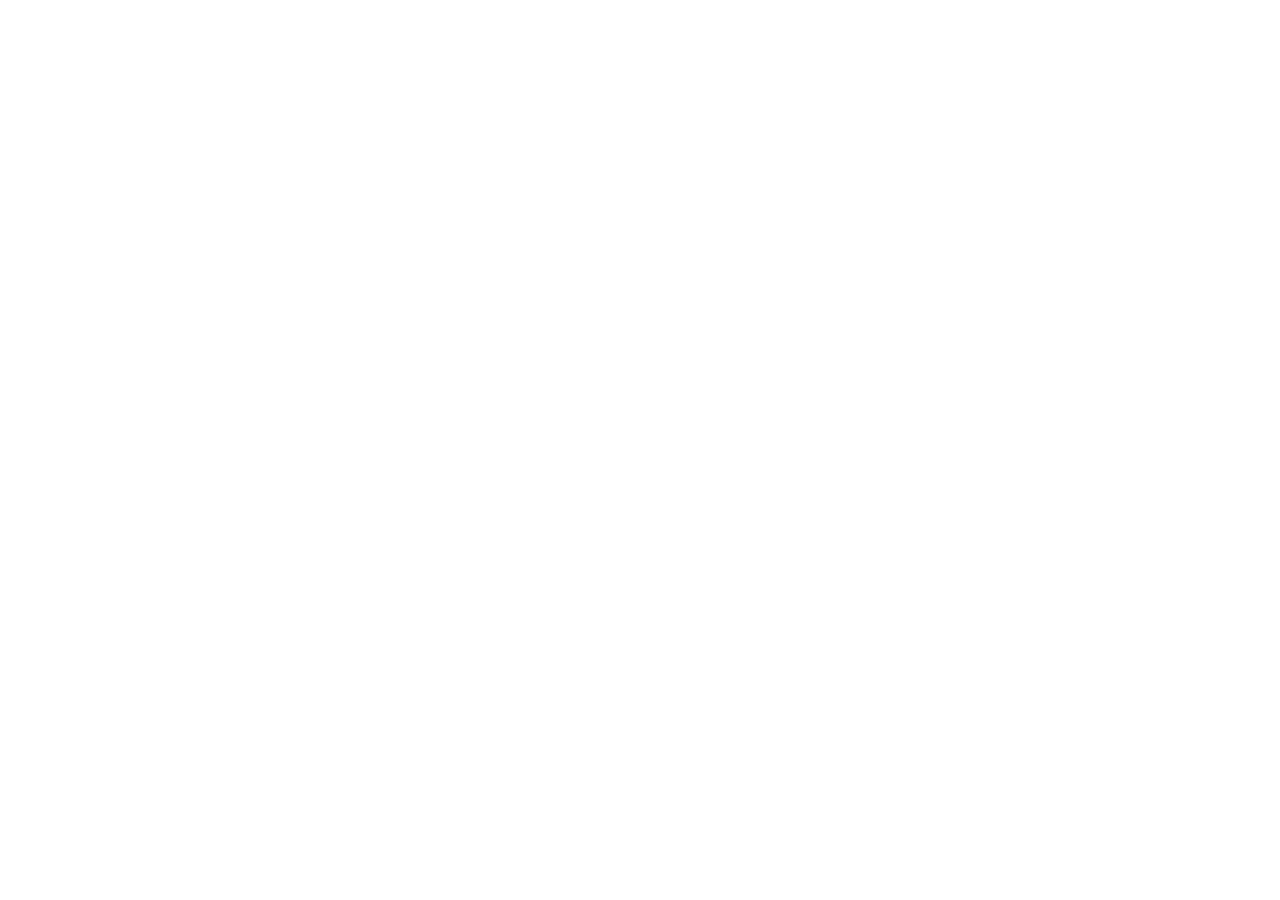
==== index.html @ 5e0ee351 "init" ====
<!doctype html>
<html lang="en">
  <head>
    <meta charset="UTF-8">
    <meta name="viewport" content="width=device-width, initial-scale=1, viewport-fit=cover">
    <meta name="author" content="Ivan Dimitrov">
    <meta name="description" content="Hunter Island: a lightweight race of resources, Black Holes and Chance Stars.">
    <meta name="theme-color" content="#440154">
    <title>Hunter Island · Treasure Hunters</title>
    <link rel="icon" href="./icon-32.png" type="image/png" sizes="32x32">
    <link rel="icon" href="./icon.svg" type="image/svg+xml" sizes="any">
    <link rel="apple-touch-icon" href="./apple-touch-icon.png" sizes="180x180">
    <script type="module" crossorigin src="./assets/index-yfI2xEQu.js"></script>
    <link rel="stylesheet" crossorigin href="./assets/index-C3lcHaOU.css">
  </head>
  <body>
    <div id="app"></div>
    <div id="announcer" class="sr-only" role="status" aria-live="polite" aria-atomic="true"></div>
    <noscript><p>Enable JavaScript to play. <a href="./docs/game-guide.html">Read the game guide.</a></p></noscript>
  </body>
</html>
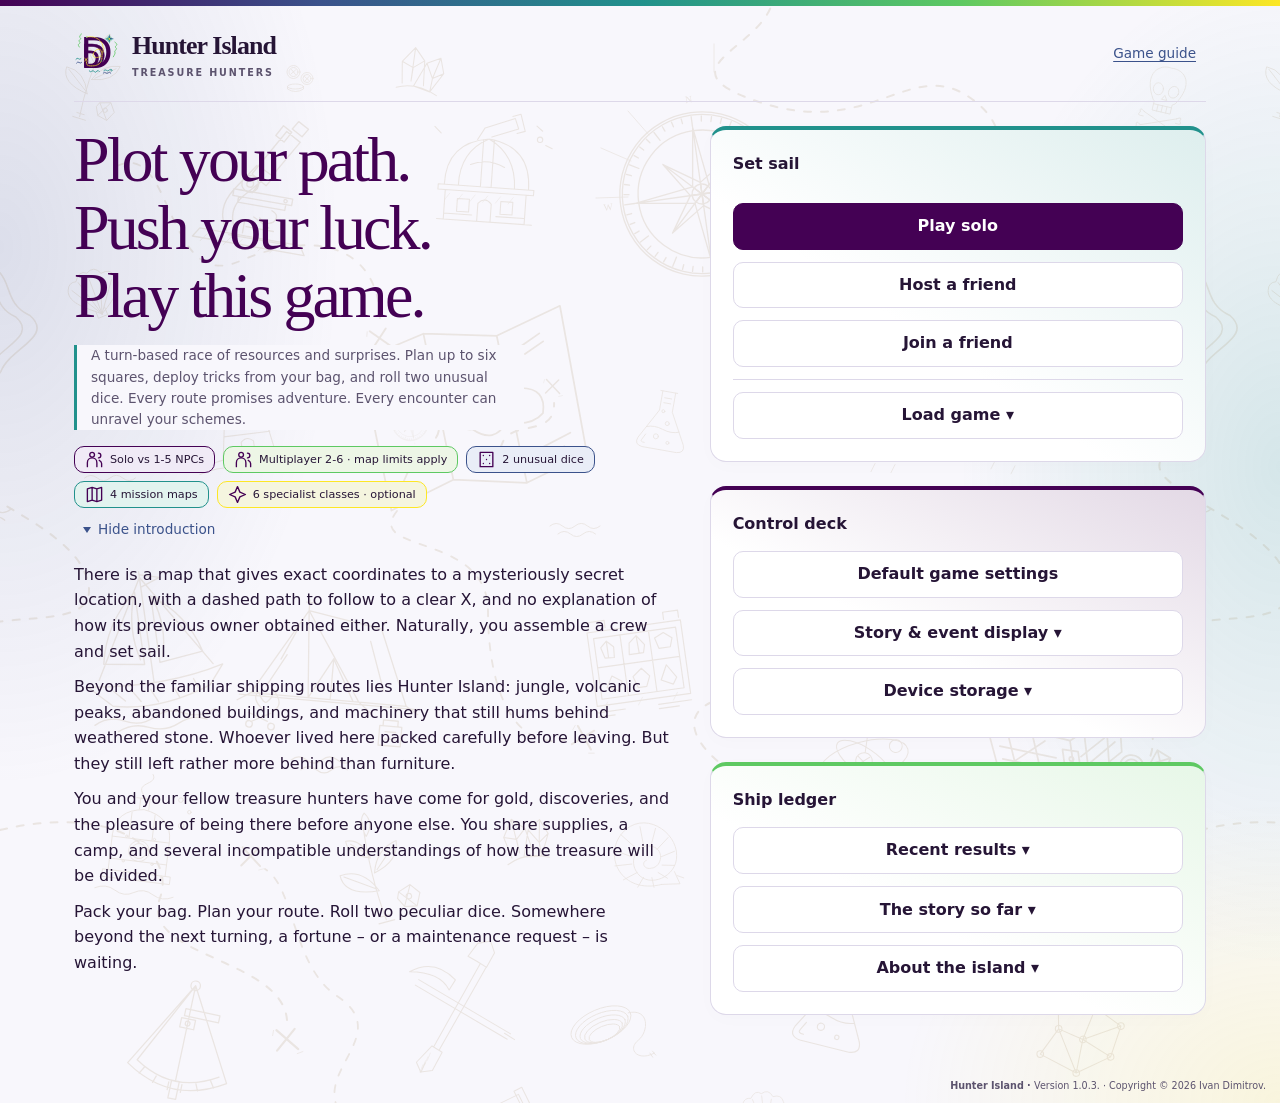
==== commit fadfc500: "add version 1.0.3 codename: heron" ====
--- a/index.html
+++ b/index.html
@@ -6,12 +6,14 @@
     <meta name="author" content="Ivan Dimitrov">
     <meta name="description" content="Hunter Island: a lightweight race of resources, Black Holes and Chance Stars.">
     <meta name="theme-color" content="#440154">
+    <meta name="apple-mobile-web-app-title" content="Hunter Island">
     <title>Hunter Island · Treasure Hunters</title>
+    <link rel="manifest" href="./manifest.json">
     <link rel="icon" href="./icon-32.png" type="image/png" sizes="32x32">
     <link rel="icon" href="./icon.svg" type="image/svg+xml" sizes="any">
     <link rel="apple-touch-icon" href="./apple-touch-icon.png" sizes="180x180">
-    <script type="module" crossorigin src="./assets/index-yfI2xEQu.js"></script>
-    <link rel="stylesheet" crossorigin href="./assets/index-C3lcHaOU.css">
+    <script type="module" crossorigin src="./assets/index-rAgxYnQQ.js"></script>
+    <link rel="stylesheet" crossorigin href="./assets/index-BwZLY6Kq.css">
   </head>
   <body>
     <div id="app"></div>
--- a/assets/index-BwZLY6Kq.css
+++ b/assets/index-BwZLY6Kq.css
@@ -0,0 +1 @@
+:root{--viridis-purple:#440154;--viridis-blue:#3b528b;--viridis-teal:#21918c;--viridis-green:#5ec962;--viridis-yellow:#fde725;--surface-border-width:4px;--feature-radius:10px;--theme-paper:#f8f7fc;--theme-ink:#261536;--theme-muted:#5c536e;--theme-line:#ddd8e9;--viridis-spectrum:linear-gradient(90deg, var(--viridis-purple), var(--viridis-blue), var(--viridis-teal), var(--viridis-green), var(--viridis-yellow))}body{isolation:isolate;min-height:100dvh;position:relative}body:before{content:"";z-index:-1;pointer-events:none;background:url(../explorers-chart.svg) top/1200px 1200px;position:absolute;inset:0}@media (max-width:600px){body:before{background-position:right -22px top 36px;background-size:840px 840px}}@media print{body:before{display:none}}:root{color:var(--theme-ink);background:var(--theme-paper);font-synthesis:none;text-size-adjust:100%;font-family:system-ui,-apple-system,BlinkMacSystemFont,Segoe UI,sans-serif;line-height:1.55}*{box-sizing:border-box}html{overflow-x:clip}body{border-top:6px solid;border-image:var(--viridis-spectrum) 1;flex-direction:column;min-width:320px;min-height:100dvh;margin:0;display:flex}body:has(.home){background:radial-gradient(340px 540px at 0 22%,#3b528b26,#0000 100%),radial-gradient(320px 500px at 100% 42%,#21918c29,#0000 100%),radial-gradient(380px 300px at 100% 100%,#fde72524,#0000 100%)}#app{width:100%;max-width:1180px;padding:0 max(24px, env(safe-area-inset-right)) max(28px, env(safe-area-inset-bottom)) max(24px, env(safe-area-inset-left));flex:1 0 auto;margin:auto}.app-footer{padding:8px max(14px, env(safe-area-inset-right)) max(10px, env(safe-area-inset-bottom)) max(14px, env(safe-area-inset-left));color:var(--theme-muted);text-align:right;overflow-wrap:anywhere;font-size:.6rem;line-height:1.4}.masthead{border-bottom:1px solid var(--theme-line);flex-wrap:wrap;justify-content:space-between;align-items:center;gap:16px;min-height:96px;padding:8px 0;display:flex}.brand{align-items:center;gap:12px;font-size:1.2rem;font-weight:700;display:flex}.brand-mark{object-fit:contain;width:46px;height:50px}.brand>div{letter-spacing:-.035em;font-family:Georgia,Times New Roman,serif;font-size:1.35em;font-weight:800}.brand .subtitle{font-family:system-ui,sans-serif}.subtitle{color:var(--theme-muted);letter-spacing:.2em;font-size:.6rem;font-weight:600;display:block}.nav{flex-wrap:wrap;align-items:center;gap:8px;display:flex}a{color:var(--viridis-blue);text-underline-offset:3px}button,input,textarea,select{font:inherit}button,summary,a{touch-action:manipulation}button{cursor:pointer}.button,.resource{border:1px solid var(--theme-line);color:var(--theme-ink);background:#fff;border-radius:10px;min-height:44px;padding:10px 16px;font-weight:600}.button:hover,.resource:hover{border-color:var(--viridis-teal);background:#f0f9f7}.button.primary{background:var(--viridis-purple);color:#fff;border-color:var(--viridis-purple)}.button.primary:hover{background:var(--viridis-blue)}.button.subtle{background:#f6f2fa;font-size:.82rem}.quiet{min-height:44px;color:var(--viridis-blue);background:0 0;border:0;border-radius:6px;justify-content:center;align-items:center;padding:6px 10px;font-size:.85rem;display:inline-flex}.quiet[hidden]{display:none}:focus-visible{outline:3px solid var(--viridis-blue);outline-offset:3px}button:disabled{opacity:.6;cursor:wait}h1{letter-spacing:-.045em;white-space:pre-line;margin:20px 0;font-family:Georgia,serif;font-size:clamp(2.8rem,6vw,4.8rem);font-weight:500;line-height:1.08}h2{margin:0 0 14px;font-size:1rem}p{margin:10px 0}.eyebrow{text-transform:uppercase;letter-spacing:.16em;color:var(--viridis-blue);font-size:.7rem;font-weight:700}.lead{max-width:450px;color:var(--theme-muted);font-size:1.1rem}.small{color:var(--theme-muted);font-size:.8rem}.panel{border:1px solid var(--theme-line);background:#fff;border-radius:16px;min-width:0;padding:22px;box-shadow:0 4px 20px #26153604}.home{grid-template-columns:1.2fr 1fr;align-items:start;display:grid}.hero{padding-top:0}.feature-strip{color:var(--viridis-blue);flex-wrap:wrap;margin-top:32px;display:flex}.setup{gap:12px;display:grid}.field{flex-direction:column;gap:6px;min-width:0;margin:10px 0;display:flex}.field-label{font-size:.8rem;font-weight:600}input,textarea,select{border:1px solid var(--theme-line);width:100%;min-height:44px;color:var(--theme-ink);background:#fcfbfe;border-radius:8px;padding:10px 12px}.map-settings{border:1px solid var(--theme-line);border-radius:10px;min-width:0;margin:0;padding:10px 14px}.map-settings legend{font-size:.85rem;font-weight:600}input[type=checkbox]{width:22px;height:22px;min-height:22px;accent-color:var(--viridis-purple)}textarea{resize:vertical;overflow-wrap:anywhere;font-size:.8rem}details{border-top:1px solid var(--theme-line);padding-top:8px}summary{cursor:pointer;min-height:44px;padding:10px 0;font-size:.85rem;font-weight:600}.results{margin:24px 0}.notice{overflow-wrap:anywhere;background:#fffbe1;border:1px solid #e7d965;border-radius:10px;margin:16px 0;padding:12px 18px}.notice .quiet{margin-left:12px}.notice-floating{z-index:1000;top:max(12px, env(safe-area-inset-top));left:max(12px, env(safe-area-inset-left));right:max(12px, env(safe-area-inset-right));max-width:48rem;max-height:calc(100vh - max(12px, env(safe-area-inset-top)) - max(12px, env(safe-area-inset-bottom)) - 12px);max-height:calc(100dvh - max(12px, env(safe-area-inset-top)) - max(12px, env(safe-area-inset-bottom)) - 12px);overscroll-behavior:contain;margin:0 auto;position:fixed;overflow-y:auto;box-shadow:0 8px 28px #26153626}.notice-floating>.button{margin-top:10px}.notice-floating .notice-dismiss{margin:6px 0 0;display:block}.game-layout{grid-template:"board status""board side"1fr/minmax(440px,2fr) minmax(300px,1fr);align-items:start;gap:20px;margin:24px 0;display:grid}.game-layout>.status{grid-area:status}.game-layout>.board-panel{grid-area:board}.game-layout>.side{grid-area:side}.status{--surface-accent:var(--viridis-teal);flex-wrap:wrap;align-items:flex-start;gap:6px;padding-bottom:10px;font-size:.85rem;display:flex}.status>div,.status>strong{flex-basis:100%}.status-controls{flex-wrap:wrap;align-items:center;gap:0 2px;max-width:100%;display:flex}.status-controls .quiet{white-space:nowrap;min-height:32px;padding:3px 4px}.status-session-controls{border-top:1px solid var(--theme-line);margin-top:2px;padding-top:2px}.turn-cue{color:#254c28;background:#e4f3c8;border-radius:6px;margin-left:8px;padding:2px 6px;font-size:.8rem;font-weight:650;display:inline-block}.status-summary:has(.turn-cue){background:#f0f7df;border-radius:6px}.section-title{justify-content:space-between;align-items:center;display:flex}.section-title h2{margin:0}.board-panel{padding:14px}.board-scroll{overscroll-behavior:contain;scrollbar-color:#93bab1 #f2f6f2;background:#f2f6f2;border:1px solid #dbe5df;border-radius:10px;height:78dvh;margin-top:10px;overflow:auto}.board{grid-template-columns:repeat(var(--columns), 44px);grid-template-rows:repeat(var(--rows), 44px);background:radial-gradient(circle,#21918c10 1px,#0000 1px) 0 0/16px 16px;gap:4px;width:max-content;min-height:100%;margin:auto;padding:14px;display:grid}.board.volcano{background:#edf2ef;width:1500px;height:1500px;min-height:1500px;padding:0;display:block;position:relative}.volcano .square{z-index:1;width:44px;height:44px;position:absolute}.volcano-roads{pointer-events:none;width:1500px;height:1500px;position:absolute;inset:0}.volcano-roads .lava-sector{fill:#e8733b;opacity:.18}.volcano-roads .containment-ring{fill:none;stroke:#3b528b;stroke-width:2px;stroke-dasharray:4 12;opacity:.3}.volcano .source{box-shadow:0 0 0 3px #c76530}.volcano .stabilizer{box-shadow:0 0 0 3px #21918c}.volcano .refuge{border-style:double;border-width:4px}.volcano .valve:not(.deployed):not(.hole):not(.star):not([data-ninja])>.square-icon{font-size:12px;font-weight:800}.volcano-roads line{stroke:var(--viridis-teal);stroke-width:5px}.volcano-roads .closed-road{stroke:var(--viridis-purple);stroke-dasharray:5 7;stroke-width:4px}.volcano-roads text{text-anchor:middle;dominant-baseline:middle;fill:var(--viridis-purple);stroke:#f2f6f2;stroke-width:5px;paint-order:stroke;font-size:17px;font-weight:800}.lava-status{border-left:3px solid var(--viridis-purple);background:#fffbd1;padding:8px 12px;font-size:.8rem}.square{color:#415345;background:#fff;border:1px solid #c4d4c7;border-radius:7px;min-width:44px;min-height:44px;padding:0;font-size:1.05rem;position:relative;box-shadow:0 2px #c4d4c7}.square.road-right:after{content:"";background:#b9cbbb;width:6px;height:9px;position:absolute;top:16px;right:-6px}.square.road-down:before{content:"";background:#b9cbbb;width:9px;height:6px;position:absolute;bottom:-6px;left:16px}.square.safe{background:var(--viridis-purple);border-color:var(--viridis-purple);color:#fff;font-weight:700}.square.hole{color:#20152e;background:#eeeaf2;font-size:1.6rem}.square.star{color:#625800;background:#fffbd1;font-size:1.4rem}.square.deployed{color:var(--viridis-blue);background:#e8edf9}.square.deployed>.square-icon,.square[data-ninja]>.square-icon{font-size:1.4rem}.inactive-marker{color:#3b528b;pointer-events:none;background:#fff;border:1px solid;border-radius:3px;padding:0 2px;font-size:9px;line-height:12px;position:absolute;top:1px;left:1px}.square.planned{border:2px dashed var(--viridis-blue)}.square.traveled{background:#d8f2df}.square.route-wall{outline:2px dotted var(--viridis-purple);outline-offset:2px}.square.wall-focus{outline:3px solid var(--viridis-purple);outline-offset:2px}.square.route-reachable{border:3px solid var(--viridis-teal);box-shadow:inset 0 0 0 2px #fff}.square.route-endpoint{border-style:double;border-width:4px}.route-end-marker{color:#174b42;z-index:2;pointer-events:none;background:#fff;padding:0 2px;font-size:12px;line-height:14px;position:absolute;top:0;right:0}.wall-summary,.wall-decision{border-left:3px solid var(--viridis-purple);margin-block:8px;padding-left:10px}.wall-summary p,.wall-decision p{margin-block:5px}.wall-heading{font-weight:700}.wall-buttons{flex-wrap:wrap;gap:6px;display:flex}.square.eligible{border:3px solid var(--viridis-teal);box-shadow:0 0 0 2px var(--viridis-yellow)}.square:hover{filter:brightness(.95)}.square.circuit-visited{background-image:linear-gradient(#5ec96220,#5ec96220)}.visited-marker{color:#18552d;font-size:11px;font-weight:800;position:absolute;top:0;right:2px}.square.own-home{outline:2px solid var(--viridis-teal);outline-offset:2px}.tokens{--token-size:22px;--token-row-step:22px;grid-template-columns:repeat(2,22px);grid-auto-rows:var(--token-row-step);padding-top:calc(var(--token-size) - var(--token-row-step));z-index:1;pointer-events:none;place-items:end center;width:44px;display:grid;position:absolute;bottom:0;left:50%;transform:translate(-50%)}.tokens:where(:has(.token:nth-child(5))){--token-size:14px;--token-row-step:14px;grid-template-columns:repeat(3,14px);width:42px}.tokens:where(:has(.token:nth-child(10))){--token-row-step:10px}.token{background:var(--token);color:#fff;text-shadow:0 1px 2px #000;border:1px solid #fff;border-radius:50%;place-items:center;width:22px;height:22px;font-size:16px;line-height:1;display:inline-grid;box-shadow:0 1px 3px #0004}.legend{margin:12px 4px 0;font-size:.72rem}.side{gap:16px;min-width:0;display:grid}.observer-layout .players{--surface-accent:var(--viridis-teal)}.observer-layout>.status>.eyebrow,.observer-layout>.status>.notice{flex-basis:100%}@media (min-width:1500px){#app:has(.observer-layout){max-width:1920px}.observer-layout{grid-template-columns:minmax(640px,5fr) minmax(360px,2fr)}.observer-layout .player{font-size:1.05rem}}.player{border-radius:8px;grid-template-columns:26px 1fr;align-content:start;align-items:start;gap:2px 8px;padding:10px;font-size:.85rem;display:grid}.player+.player{margin-top:6px}.player.active{background:#f1edf7}.player .small{grid-column:2}.player strong{overflow-wrap:anywhere}.sr-only{clip-path:inset(50%);white-space:nowrap;border:0;width:1px;height:1px;margin:-1px;padding:0;position:absolute;overflow:hidden}.player-icon{grid-row:1/4;align-self:start;font-size:1.3rem}.token-art{vertical-align:middle;flex:none;width:24px;height:24px;display:inline-flex}.token-art svg{filter:drop-shadow(0 0 1.15px #fff)drop-shadow(0 0 1.15px #fff);width:100%;height:100%;overflow:visible}.token-art path{fill:var(--token);stroke:#152b36;stroke-width:1.4px}.token-number{text-anchor:middle;dominant-baseline:central;pointer-events:none;font:650 11px system-ui,sans-serif}.token.token-art{box-shadow:none;text-shadow:none;background:0 0;border:0;border-radius:0;width:22px;height:22px}.tokens:where(:has(.token:nth-child(5))) .token{width:14px;height:14px}.token-picker{border:1px solid var(--line,#b7ccc3);border-radius:10px;grid-template-columns:36px minmax(0,1fr) minmax(0,1fr);align-items:end;gap:10px;min-width:0;margin:12px 0;padding:10px;display:grid}.token-picker legend{font-weight:650}.token-picker .field{min-width:0}.token-picker select{width:100%;min-width:0}.token-preview{align-self:center;width:32px;height:32px}.solo-roster{margin:14px 0}@media (max-width:420px){.token-picker{grid-template-columns:32px minmax(0,1fr)}.token-picker .field:last-of-type{grid-column:2}}.actions .button{margin:6px 6px 0 0}.actions p:not(.small){font-size:.88rem}.dice{border-left:3px solid var(--viridis-green);font-variant-numeric:tabular-nums;background:#f0f7ef;padding:10px 12px}.dice-tray{perspective:650px;height:54px;position:relative;overflow:hidden}.actions.pre-roll .dice-tray{display:none}.actions h2:has(+.dice-result){margin-bottom:0}.dice-result .dice{margin-top:0}.die-flight{width:26px;height:26px;position:absolute;top:12px;left:12px}.die-flight-1{top:15px;left:58px}.die-cube{width:26px;height:26px;transform-style:preserve-3d;position:relative;transform:rotateX(-58deg)rotateY(0)rotate(-12deg)}.die-face{backface-visibility:hidden;background:#fffdf4;border:1.5px solid #252329;border-radius:3px;grid-template:repeat(3,1fr)/repeat(3,1fr);gap:2px;padding:4px;display:grid;position:absolute;inset:0}.die-top{transform:rotateX(90deg)translateZ(13px)}.die-bottom{background:#c9c6bc;transform:rotateX(-90deg)translateZ(13px)}.die-front{background:#e5e2d8;transform:translateZ(13px)}.die-back{background:#e5e2d8;transform:rotateY(180deg)translateZ(13px)}.die-right{background:#d3d0c7;transform:rotateY(90deg)translateZ(13px)}.die-left{background:#d3d0c7;transform:rotateY(-90deg)translateZ(13px)}.die-pip{background:#252329;border-radius:50%}.die-zero{text-align:center;color:#252329;grid-area:1/1/4/4;font:700 16px/16px system-ui}.die-face{box-shadow:inset 0 0 3px #25232918}.die-shadow{filter:blur(2px);background:radial-gradient(#25232950 0%,#25232924 48%,#25232900 75%);border-radius:50%;position:absolute;inset:17px -5px -7px}.cards{flex-wrap:wrap;gap:8px;display:flex}.resource{padding:10px 12px;font-size:.82rem}.resource.selected{border-color:var(--viridis-purple);box-shadow:0 0 0 1px var(--viridis-purple);background:#f8f1fd}.card-help{background:#f8f6fb;border-radius:6px;padding:10px}.log{padding-top:10px}.log ol{max-height:440px;color:var(--theme-muted);margin:0;padding:0 6px 0 0;font-size:.76rem;list-style:none;overflow:auto}.log li{grid-template-columns:7ch minmax(0,1fr);gap:10px;padding:5px 0;display:grid}.journal-number{font-variant-numeric:tabular-nums;overflow-wrap:anywhere;padding-left:4px}.journal-content{overflow-wrap:anywhere;min-width:0}.log .destination,.log .victory{color:var(--viridis-purple);font-weight:700}.connection{overflow-wrap:anywhere;max-width:720px;margin:32px auto}.connection h1{font-size:2.8rem}.connection>.button{margin:8px 8px 8px 0}.connection-status{background:#eff8f3;border-radius:8px;padding:12px;font-size:.85rem}.qr-output,.qr-scanner{border-top:1px solid var(--theme-line);overflow-wrap:anywhere;margin-top:20px;padding-top:20px}.qr-output:empty{display:none}.connection-qr{width:min(100%,400px);height:auto;image-rendering:pixelated;background:#fff;margin:12px auto;display:block}.qr-output button,.qr-scanner button{margin:6px 8px 6px 0}.qr-camera{object-fit:contain;background:#17121d;border-radius:10px;width:100%;max-height:50dvh;margin-top:12px;display:block}.qr-camera[hidden]{display:none}@media (max-width:800px){#app{padding:0 max(14px, env(safe-area-inset-right)) max(24px, env(safe-area-inset-bottom)) max(14px, env(safe-area-inset-left))}.masthead{gap:8px;min-height:78px}.brand{gap:8px;font-size:1rem}.brand-mark{width:36px;height:40px}.nav{gap:0}.nav .quiet{padding:6px;font-size:.75rem}.home{grid-template-columns:1fr}h1{font-size:3rem}.feature-strip{margin-top:20px}.panel{padding:16px}.game-layout{grid-template:"status""board""side"/1fr;gap:14px;margin-top:16px}.status{padding:12px}.board-panel{padding:10px}.board-scroll{height:65dvh;min-height:0}.players{grid-template-columns:1fr;padding:8px;display:grid}.player+.player{margin-top:0}.player{grid-template-columns:18px 1fr;padding:8px;font-size:.78rem}.player .small{font-size:.7rem}}@media (prefers-reduced-motion:reduce){*,:before,:after{scroll-behavior:auto!important;transition:none!important;animation:none!important}}.home-sidebar{gap:24px;min-width:0;display:grid}.hero>.device-game{margin-top:16px}.home-menu>h2{margin-bottom:2px}:is(.home-menu>details,.setup>.load-game){border:0;min-width:0;margin:0;padding:0}.setup>.load-game{border-top:1px solid var(--theme-line);padding-top:12px}:is(.home-menu>details,.setup>.load-game)>summary{font-size:inherit;text-align:center;list-style:none}:is(.home-menu>details,.setup>.load-game)>summary::-webkit-details-marker{display:none}:is(.home-menu>details,.setup>.load-game)>summary:after{content:" ▾"}:is(.home-menu>details[open],.setup>.load-game[open])>summary:after{content:" ▴"}.home-menu.control-deck{--surface-accent:var(--viridis-purple)}.home-menu.ship-ledger{--surface-accent:var(--viridis-green)}.ship-ledger>.recent-results[open]{border-bottom:1px solid var(--theme-line);padding-bottom:0}.default-game-settings{overflow-wrap:anywhere;min-width:0}.default-game-settings>details{border-top:1px solid var(--theme-line);margin:0;padding:8px 0}.default-game-settings details details{margin-left:8px}.result-game,.result-player,.lifetime-statistics{overflow-wrap:anywhere;min-width:0}.recent-games-list{border:1px solid var(--theme-line);border-radius:8px;padding:0 10px;overflow-y:auto}.recent-games-list>.result-game:first-child,.result-game>.result-player,.lifetime-statistics>details{border-top:0}.statistics-grid{grid-template-columns:minmax(0,1fr) minmax(0,1fr);gap:6px 12px;font-size:.8rem;display:grid}.statistics-grid dt,.statistics-grid dd{overflow-wrap:anywhere;min-width:0;margin:0}.statistics-grid dd{text-align:right;font-variant-numeric:tabular-nums}.device-game{overflow-wrap:anywhere;margin:0}.device-status{font-weight:700}.about-content{max-width:80ch;line-height:1.65}.about-content h3{color:var(--theme-ink);margin:24px 0 8px;font-size:1rem}.about-content h4{color:var(--theme-ink);margin:16px 0 6px;font-size:.85rem}.about-content p{margin:8px 0 12px}.about-content .about-copyright{margin-top:20px;font-size:.75rem}.device-entry{border-bottom:1px solid var(--theme-line);padding:14px 0}.device-entry h3{margin:0 0 8px;font-size:.9rem}.device-entry:last-of-type{border-bottom:0}.device-actions{flex-wrap:wrap;align-items:center;gap:8px;margin-top:12px;display:flex}.device-actions>.button,.device-actions>.quiet{margin:0}.coin-marker{z-index:2;color:#292500;pointer-events:none;background:#fde725;border:1px solid #665d00;border-radius:50%;width:16px;height:16px;font-size:12px;font-weight:800;line-height:14px;position:absolute;top:0;right:0}.discard-confirmation{width:min(28rem,100vw - 2rem);max-height:calc(100dvh - 2rem);overflow:auto}.discard-confirmation::backdrop{background:#20152e99}.discard-confirmation .button{margin:.25rem .5rem .25rem 0}.home{gap:40px;margin:24px 0 28px}.hero h1{color:var(--viridis-purple);margin:0 0 16px;font-size:clamp(2.5rem,5vw,4.3rem);line-height:1.06}.hero .lead{background:var(--theme-paper);border-left:3px solid var(--viridis-teal);margin:8px 0;padding-left:14px;font-size:.85rem}.hero .feature-strip{margin-top:16px}.feature-strip{gap:8px;font-size:.7rem}.feature{border-radius:var(--feature-radius);color:var(--theme-ink);background:#f0eaf6;border:1px solid #d6cbe3;align-items:center;gap:6px;padding:3px 10px;display:inline-flex}.feature-dice{--surface-accent:var(--viridis-blue);background:#e9edf7}.feature-maps{--surface-accent:var(--viridis-teal);background:#e2f3ef}.feature.future{border-style:solid dashed dashed}.feature-players{--surface-accent:var(--viridis-purple)}.feature-expansion{--surface-accent:var(--viridis-green);background:#edf6e6}.feature-classes{--surface-accent:var(--viridis-yellow);background:#f5f5df}.feature-icon{color:var(--viridis-purple);font-size:1rem}.setup{--surface-accent:var(--viridis-teal)}.map-postcard{background:#f0eaf6;border:1px solid #d6cbe3;border-radius:10px;padding:14px}.postcard-art{letter-spacing:.12em;color:var(--viridis-purple);font:700 1.3rem/1.5 Georgia,serif}.postcard-volcano-clock{background:#fff1e4;border-color:#e4c4a6}.postcard-angry-men{background:#e6f3e4;border-color:#b8d8b5}.map-postcard p{margin-bottom:0}:is(.match-settings,.default-match-settings){margin:24px 0;scroll-margin-top:16px}:is(.match-settings,.default-match-settings)>summary{color:var(--viridis-purple)}.setup-screen{max-width:960px;margin:28px auto}.setup-screen>.setup{gap:12px}.setup-screen h1{font-size:clamp(1.8rem,4vw,3rem)}.default-settings-editor{margin:12px 0}.map-settings-row{grid-template-columns:minmax(0,.8fr) minmax(0,1.2fr);align-items:start;gap:12px 24px;display:grid}.default-match-settings .default-settings-editor .map-selector{flex-direction:column;align-items:stretch;gap:4px}.default-match-settings .default-settings-editor .map-selector>select{flex:initial;width:100%}.field-help{margin-top:3px;font-weight:400;line-height:1.4;display:block}:is(.match-settings,.default-match-settings) .field:has(.field-help){align-items:flex-start}.session-confirmation{width:min(36rem,100vw - 2rem);max-height:calc(100dvh - 2rem);overflow:auto}.session-confirmation::backdrop{background:#20152e99}.session-confirmation .button{margin:6px 8px 0 0}.settings-grid{grid-template-columns:repeat(2,minmax(0,1fr));gap:12px 24px;min-width:0;display:grid}:is(.match-settings,.default-match-settings) .field-label{overflow-wrap:anywhere;flex:1;min-width:0}.settings-grid>.map-settings,.settings-grid>p{grid-column:1/-1}.settings-grid>.field,.map-settings .field{grid-template-columns:minmax(0,1fr) minmax(0,clamp(33% - 3.96px,7.5rem,50% - 6px));align-items:start;gap:12px;display:grid}.settings-grid>.field>:is(input,select),.map-settings .field>:is(input,select){width:100%;min-width:0;max-width:100%}@media (max-width:800px){.home{gap:16px;margin-top:16px}.hero h1{margin-bottom:12px;font-size:clamp(2.3rem,9vw,3.5rem)}.hero .lead{margin:4px 0;padding-left:10px;line-height:1.4}.hero .feature-strip{margin-top:10px}.settings-grid{grid-template-columns:minmax(0,1fr)}.map-settings-row{grid-template-columns:1fr;gap:8px}.brand>div{font-size:1.15em}}.feature-icon{fill:none;stroke:currentColor;stroke-width:1.7px;stroke-linecap:round;stroke-linejoin:round;flex-shrink:0;width:19px;height:19px}.pregame-lobby{border:1px solid var(--theme-line);--surface-accent:var(--viridis-teal);background:#f8faf9;border-radius:12px;margin:20px 0 28px;padding:18px}.lobby-roster{padding-left:22px;font-size:.85rem}.lobby-roster li{padding:6px 0}.pregame-lobby>.button,.pregame-lobby>.quiet{margin:8px 8px 8px 0}.rules-summary{line-height:1.8}.lobby-editor{gap:10px;display:grid}@media (max-width:800px){.pregame-lobby{padding:12px}}.connection-details>.button{margin:8px 8px 8px 0}:is(.panel,.feature,.map-postcard,.notice,.card-help,.connection-status,.discard-confirmation,.pregame-lobby){border-top:var(--surface-border-width) solid var(--surface-accent,var(--viridis-purple))}.feature-strip .feature{border:1px solid var(--surface-accent,var(--viridis-purple))}.device-game,.about,.hand,.connection{--surface-accent:var(--viridis-blue)}.match-settings,.default-match-settings,.actions,.map-postcard{--surface-accent:var(--viridis-purple)}.board-panel,.status,.setup,.pregame-lobby,.card-help{--surface-accent:var(--viridis-teal)}.recent-results,.players,.connection-status,.postcard-angry-men{--surface-accent:var(--viridis-green)}.log,.notice,.discard-confirmation{--surface-accent:var(--viridis-yellow)}.postcard-volcano-clock{--surface-accent:var(--viridis-blue)}.chance-card{border:2px solid var(--viridis-teal);--surface-accent:var(--viridis-teal);background:#fffde9}:is(.panel,.pregame-lobby){background-color:#fff;background-image:linear-gradient(to top right, #fff 40%, color-mix(in srgb, var(--surface-accent,var(--viridis-purple)) 15%, #fff))}.chance-card h3{margin:.5rem 0}.chance-outcome{border-left:3px solid var(--viridis-teal);padding-left:.6rem}.roadsign-marker{color:#292500;pointer-events:none;z-index:2;background:#fde725;border:1px solid #665d00;border-radius:4px;width:17px;height:17px;font-size:15px;line-height:15px;position:absolute;bottom:0;right:0}.class-description{overflow-wrap:anywhere;max-width:100%;line-height:inherit;border:0;grid-column:2;margin:0;padding:0}.class-description>summary{min-height:0;font-size:inherit;color:var(--viridis-purple);cursor:pointer;font-weight:550;line-height:inherit;align-items:center;padding:0;display:flex}.class-description>summary:before{content:"▸";margin-right:.4rem}.class-description[open]>summary:before{content:"▾"}.class-description p{font-size:inherit;line-height:inherit;margin:0}.board{position:relative}.moving-token{z-index:20;pointer-events:none;margin:0;position:absolute;top:0;left:0}.chance-recap{--surface-accent:var(--viridis-yellow)}.chance-recap h3{margin:8px 0}.setup-seed-info{overflow-wrap:anywhere;flex-wrap:wrap;align-items:center;gap:.4rem;display:flex}.setup-seed-info .small{min-width:0}.setup-screen,.connection-screen{overflow-wrap:anywhere;width:100%;min-width:0;max-width:1100px;margin:28px auto}.connection-screen h1{font-size:clamp(1.8rem,4vw,3rem)}.setup-intro{margin-bottom:20px}.setup-dashboard,.lobby-dashboard{grid-template-columns:minmax(0,.9fr) minmax(0,1.1fr);align-items:start;gap:24px;display:grid}.setup-players{--surface-accent:var(--viridis-green)}.setup-map-panel{--surface-accent:var(--viridis-blue);contain:inline-size;gap:12px;display:grid}.setup-players,.setup-map-panel{min-width:0}:is(.setup-players,.setup-map-panel)>.eyebrow{margin:0 0 4px}:is(.setup-players,.setup-map-panel)>h2{margin-bottom:6px}.setup-map-panel>.settings-summary{margin:0;line-height:1.6}.setup-map-panel .setup-settings{box-shadow:none;background:0 0;border:0;border-radius:0;margin:0;padding:0}.setup-map-panel .story-briefing{margin:0;padding:0}.setup-map-panel .settings-grid{grid-template-columns:minmax(0,1fr);gap:8px}.setup-map-panel .map-postcard{margin:0}.crew-list{margin:12px 0;padding:0;list-style:none}.crew-row{border-bottom:1px solid var(--theme-line);padding:12px 0}.crew-row:last-child{border-bottom:0}.crew-list>li:not(.crew-row)+li:not(.crew-row){border-top:1px solid var(--theme-line)}.setup-players details{border-top:0;padding-top:0}.crew-identity{flex-wrap:wrap;align-items:center;gap:8px;display:flex}.crew-identity strong{overflow-wrap:anywhere;min-width:0}.crew-row:has(.lobby-token-editor[open])>.crew-identity>.token-preview{display:none}.crew-row{position:relative}.crew-row:has(>.lobby-token-editor)>.crew-identity{padding-right:90px}.lobby-token-editor>.crew-token-summary{min-height:32px;color:var(--viridis-blue);justify-content:flex-end;padding:0;font-weight:400;position:absolute;top:0;right:0}.crew-row>.lobby-token-editor>.crew-token-summary{top:6px}.crew-manage-actions{flex-wrap:wrap;align-items:center;display:flex}.crew-state{color:var(--viridis-teal);margin:6px 0;display:block}.crew-token-summary{align-items:center;gap:10px;padding:8px 0;font-size:.85rem;display:flex}.crew-token-summary strong{overflow-wrap:anywhere;min-width:0}.crew-token-summary>.small{margin-left:auto;font-weight:400}.crew-customize[open]>.crew-token-summary{display:none}.crew-customize .token-picker{border:0;margin:0;padding:6px 0}.crew-customize .token-picker>.quiet{grid-column:1/-1;justify-self:start}.crew-tools{flex-wrap:wrap;gap:8px;display:flex}.crew-manage>summary{font-size:.75rem;font-weight:500}.setup-launch{flex-wrap:wrap;justify-content:space-between;align-items:center;gap:12px;margin:18px 0;display:flex}.setup-readiness{flex:240px;margin:0}.pregame-lobby.lobby-dashboard{background:0 0;border:0;border-radius:0;margin:24px 0;padding:0}.lobby-heading,.lobby-launch{grid-column:1/-1}.lobby-launch{--surface-accent:var(--viridis-purple);text-align:center;flex-wrap:nowrap;justify-content:center;margin:0}.lobby-launch .setup-readiness{flex:0 auto}.qr-scanner .field[hidden]{display:none}.rules-review>summary{font-weight:500}.connection-screen>.connection-details{--surface-accent:var(--viridis-teal);margin:24px 0}.connection-details>summary{color:var(--viridis-purple);font-size:1rem}.connection-step{overflow-wrap:anywhere;padding:16px 0}.connection-step:is([data-step="1"],[data-step="2"],[data-step="3"],[data-step="4"]){border-top:1px solid var(--theme-line)}.connection-details :is(details,.qr-output,.qr-scanner,.connection-status){border-top:0}.connection-details>.connection-settings{border-top:1px solid var(--theme-line)}.connection-step h3{margin:0 0 10px;font-size:.95rem}.connection-step .button{margin:6px 8px 0 0}.connection-text{margin-top:8px}.connection-settings{margin-top:16px}@media (max-width:800px){.setup-dashboard,.lobby-dashboard{grid-template-columns:minmax(0,1fr);gap:18px}.lobby-launch .setup-readiness{flex-basis:100%;order:-1}.lobby-launch{flex-wrap:wrap}}.expedition-extras{border:0;padding:0}.expedition-extras>summary{font-weight:500}.expedition-extras-content{gap:18px;padding:6px 0 10px;display:grid}.expedition-extras-content p{margin:6px 0}.bag-check-slots{flex-wrap:wrap;gap:6px;display:flex}.bag-check-slot{border:1px dashed var(--theme-line);width:28px;height:36px;color:var(--theme-muted);background:#fff;border-radius:5px;place-items:center;font-size:.8rem;display:grid}.bag-check-slot.packed{color:var(--viridis-blue);background:#edf1f8;border-style:solid;border-color:#b8c8dd;font-weight:700}#app:has(.game-layout){max-width:1480px}.map-title{flex-wrap:wrap;gap:10px}.map-controls{flex-wrap:wrap;gap:6px;display:flex}.map-controls .button{min-height:36px;padding:5px 10px;font-size:.76rem}.map-controls [aria-pressed=true]{border-color:var(--viridis-teal);box-shadow:inset 0 0 0 1px var(--viridis-teal);background:#e0f2ed}.overview-hint{margin:8px 0 0}.board-panel .map-title h2{margin-bottom:4px}.expedition-details,.map-legend{margin-top:4px;padding-top:4px}.map-legend{border-top:1px solid var(--theme-line)}.expedition-details>summary,.map-legend>summary{min-height:0;padding:4px 0}.expedition-details p,.map-legend p{margin:4px 0}.expedition-combat-details{border:0;margin:4px 0 0;padding:0}.expedition-combat-details>summary{min-height:32px;font-size:inherit;padding:4px 0;font-weight:550}.board-controls{border-top:1px solid var(--theme-line);margin-top:8px;padding-top:8px}.board-panel .board-scroll{margin-top:6px}.board-frame{width:max-content;min-width:100%;position:relative}.map-overview{justify-content:center;align-items:center;padding:8px;display:flex;overflow:hidden}.map-overview .board-frame{flex:none;min-width:0}.map-overview .board{transform-origin:0 0;pointer-events:none;min-height:0;margin:0;position:absolute;top:0;left:0}.square-overlays{z-index:2;pointer-events:none;gap:1px;display:flex;position:absolute;top:0;left:0}.feature-badge{border:1px solid #fff;border-radius:50%;place-items:center;width:17px;height:17px;font-size:12px;line-height:1;display:inline-grid;box-shadow:0 1px 2px #0004}.hole-badge{color:#20152e;background:#eeeaf2}.star-badge{color:#443d00;background:#fde725}.square:has(.square-overlays) .inactive-marker{z-index:3;top:18px}.large-tokens .square:has(.tokens){z-index:4}.large-tokens .tokens{--token-size:36px;--token-row-step:6px;grid-template-columns:36px;width:36px;top:50%;bottom:auto;transform:translate(-50%,-50%)}.large-tokens .tokens:has(.token:nth-child(2)){grid-template-columns:repeat(2,12px);width:24px}.large-tokens .tokens:has(.token:nth-child(7)){--token-row-step:3px}.large-tokens .tokens .token{width:36px;height:36px}.large-tokens .token-art svg{filter:drop-shadow(0 0 2.15px #fff)drop-shadow(0 0 1px #152b36)}.large-tokens .token-art path{stroke-width:2px}@media (max-height:500px) and (orientation:landscape){.board-scroll{height:65dvh;min-height:0}}.panel.chance-card,.panel.chance-recap{border:2px solid var(--viridis-purple);background:linear-gradient(135deg,#fffdf3 55%,#fde72524);border-top-width:4px;border-radius:18px 18px 28px 12px;overflow:hidden;box-shadow:0 5px #44015412,0 10px 22px #4401540c}.chance-card>h2,.chance-recap>h2{color:var(--viridis-purple);justify-content:space-between;align-items:center;gap:12px;display:flex}.chance-emblem{border:1px dashed var(--viridis-purple);background:var(--viridis-yellow);width:30px;height:30px;color:var(--viridis-purple);border-radius:50%;flex:0 0 30px;place-items:center;font-size:18px;display:inline-grid;transform:rotate(12deg)}.chance-title-stage{text-align:center;flex-direction:column;justify-content:center;align-items:center;gap:14px;min-height:150px;display:flex}.chance-title-stage h3{color:var(--viridis-purple);font-size:1.5rem}.chance-effect{border-left:3px solid var(--viridis-teal);padding-left:10px}.chance-outcome-heading{color:var(--viridis-purple);margin:12px 0 4px;font-size:.8rem}.chance-outcome{margin:5px 0}.chance-owner{margin-bottom:0}.chance-flip-stage{perspective:850px;position:relative}.chance-flip-cover{color:var(--viridis-purple);text-align:center;pointer-events:none;backface-visibility:hidden;background:#fffdf3;place-items:center;padding:20px;font-size:1.5rem;font-weight:650;display:grid;position:absolute;inset:0}.chance-flipping .chance-face{animation:.35s ease-in-out both chance-face-in;animation-delay:var(--flip-elapsed,0s);backface-visibility:hidden}.chance-flipping .chance-flip-cover{animation:.35s ease-in-out both chance-cover-out;animation-delay:var(--flip-elapsed,0s)}@keyframes chance-cover-out{0%{opacity:1;transform:rotateY(0)}49%{opacity:1;transform:rotateY(90deg)}50%,to{opacity:0;transform:rotateY(90deg)}}@keyframes chance-face-in{0%,49%{opacity:0;transform:rotateY(-90deg)}50%{opacity:1;transform:rotateY(-90deg)}to{opacity:1;transform:rotateY(0)}}@media (prefers-reduced-motion:reduce){.chance-flipping .chance-face{opacity:1;animation:none;transform:none}.chance-flip-cover{display:none}}.board.core-expedition{position:relative}.core-roads{pointer-events:none;width:2088px;height:2088px;position:absolute;inset:0}.core-roads line{stroke:#21918c;stroke-width:5px}.core-expedition .square{z-index:1}.core-expedition .terrain-sand{color:#3e3415;background:#fff3a6}.core-expedition .terrain-mountain{color:#153553;background:#b8d4ef}.core-expedition .terrain-wood{color:#223f15;background:#c5e7a3}.core-expedition .terrain-magma{color:#661e17;background:#ffc5bd}.terrain-badge{pointer-events:none;font-size:10px;line-height:12px;position:absolute;top:1px;right:2px}.core-expedition .safe .terrain-badge{display:none}.action-picker{width:min(32rem,100vw - 2rem);max-height:calc(100dvh - 2rem);overflow:auto}.action-picker::backdrop{background:#220b36aa}.action-picker .field{flex-direction:column;align-items:stretch;gap:.4rem;display:flex}.action-picker select{width:100%;min-width:0}.action-picker p{overflow-wrap:anywhere}.presentation-card{border-width:2px;position:relative}.presentation-card>h2{justify-content:space-between;align-items:center;gap:.75rem;display:flex}.presentation-emblem{font-size:1.4rem}.presentation-card.presentation-chance{color:#352b0a;background:#fffbdc;border-color:#b5a414}.presentation-card.presentation-resource{color:#183b25;background:#eff9e8;border-color:#397d49}.presentation-card.presentation-event,.presentation-card.milestone-announcement{color:#223952;background:#eef4ff;border-color:#3b528b}.presentation-card.presentation-harmful{color:#632b26;background:#fff0ed;border-color:#a3483e}.presentation-card.ending-neutral{color:#35483d;background:#f3f5f3;border-color:#698373}.ending-story{margin:6px 0;padding-top:4px}.ending-story>summary{min-height:32px;padding:4px 0}.presentation-card p{overflow-wrap:anywhere}.presentation-card .resource-result{box-shadow:none;margin-top:.75rem;padding:.75rem}.recent-cards{gap:8px;min-width:0;display:grid}.game-presentations{top:max(8px, env(safe-area-inset-top));right:max(12px, env(safe-area-inset-right));overscroll-behavior:contain;z-index:20;border-radius:16px;width:min(380px,100% - 24px);max-height:70dvh;position:fixed;overflow-y:auto;box-shadow:0 6px 24px #26153626}.game-presentations>*+*{margin-top:8px}.game-presentations:empty{display:none}@media (min-width:1000px){.game-presentations{left:var(--cards-left);width:var(--cards-width);right:auto}}.chance-actions{flex-wrap:wrap;gap:.5rem;margin-top:.75rem;display:flex}.chance-actions>:is(p,select){flex-basis:100%;min-width:0;max-width:100%}@media (max-width:999px){.game-presentations:not(:empty){left:max(12px, env(safe-area-inset-left));right:max(12px, env(safe-area-inset-right));width:auto}}.recent-cards>.presentation-card{box-shadow:0 4px 14px #44015418}.recent-card-history{background:#f8f7fc;border:1px solid #d9d3e5;border-radius:12px;margin:2px 0;padding:2px 8px}.recent-card-history>summary{min-height:0;padding:4px 0}.recent-card-history .field{gap:2px;margin:2px 0 4px}.recent-card-history>.button{margin:0 0 4px;padding:4px 8px}.recent-card-history select{min-width:0;max-width:100%}.postcard-core-expedition .postcard-art{color:#440154;background:linear-gradient(135deg,#b8d4ef,#fff3a6 35%,#c5e7a3 65%,#ffc5bd)}.home-story,.story-briefing,.result-story,.story-history{overflow-wrap:anywhere;line-height:1.6}.home-story{max-width:65ch;font-size:1rem}.introduction-toggle:before{content:"";border-top:4px solid #0000;border-bottom:4px solid #0000;border-left:6px solid;width:0;height:0;margin-right:8px}.introduction-toggle[aria-expanded=true]:before{transform:rotate(90deg)}.story-history,.story-briefing,.story-preferences,.result-story{margin-block:1rem}.story-history details{margin-block:.8rem;padding-inline-start:.5rem}.story-briefing p,.result-story p{max-width:70ch}.story-preferences input[type=checkbox]{width:1.3rem;height:1.3rem}.story-preferences .story-preference{flex-direction:row;align-items:center;gap:1rem}.story-preference .field-label{flex:1;min-width:0}.story-preference input[type=checkbox]{flex:0 0 1.3rem;margin:0}:root:has(.game-guide-dialog[open]){overflow:hidden}.game-guide-dialog{background:var(--theme-paper);width:100%;max-width:none;height:100%;max-height:none;color:var(--theme-ink);border:0;margin:0;padding:0;overflow:hidden}.game-guide-dialog[open]{flex-direction:column;display:flex}.guide-toolbar{padding:10px max(14px,env(safe-area-inset-right)) 10px max(14px,env(safe-area-inset-left));padding-top:max(10px,env(safe-area-inset-top));border-bottom:1px solid var(--theme-line);flex-wrap:wrap;flex:none;align-items:center;gap:8px;display:flex}.guide-toolbar h2{margin:0 10px 0 0;font-size:1rem}.guide-toolbar h2:focus{outline:none}.guide-document-controls,.guide-navigation{flex-wrap:wrap;align-items:center;gap:8px;display:flex}.guide-navigation{margin-left:auto;padding-left:16px}.guide-frame{background:var(--theme-paper);width:100%;min-height:0;padding-bottom:env(safe-area-inset-bottom);border:0;flex:1}@media (max-width:750px){.guide-toolbar .quiet{padding:8px;font-size:.8rem}.guide-document-controls,.guide-navigation{display:contents}.guide-main-menu{margin-left:12px}.guide-toolbar h2{margin-right:4px}}
